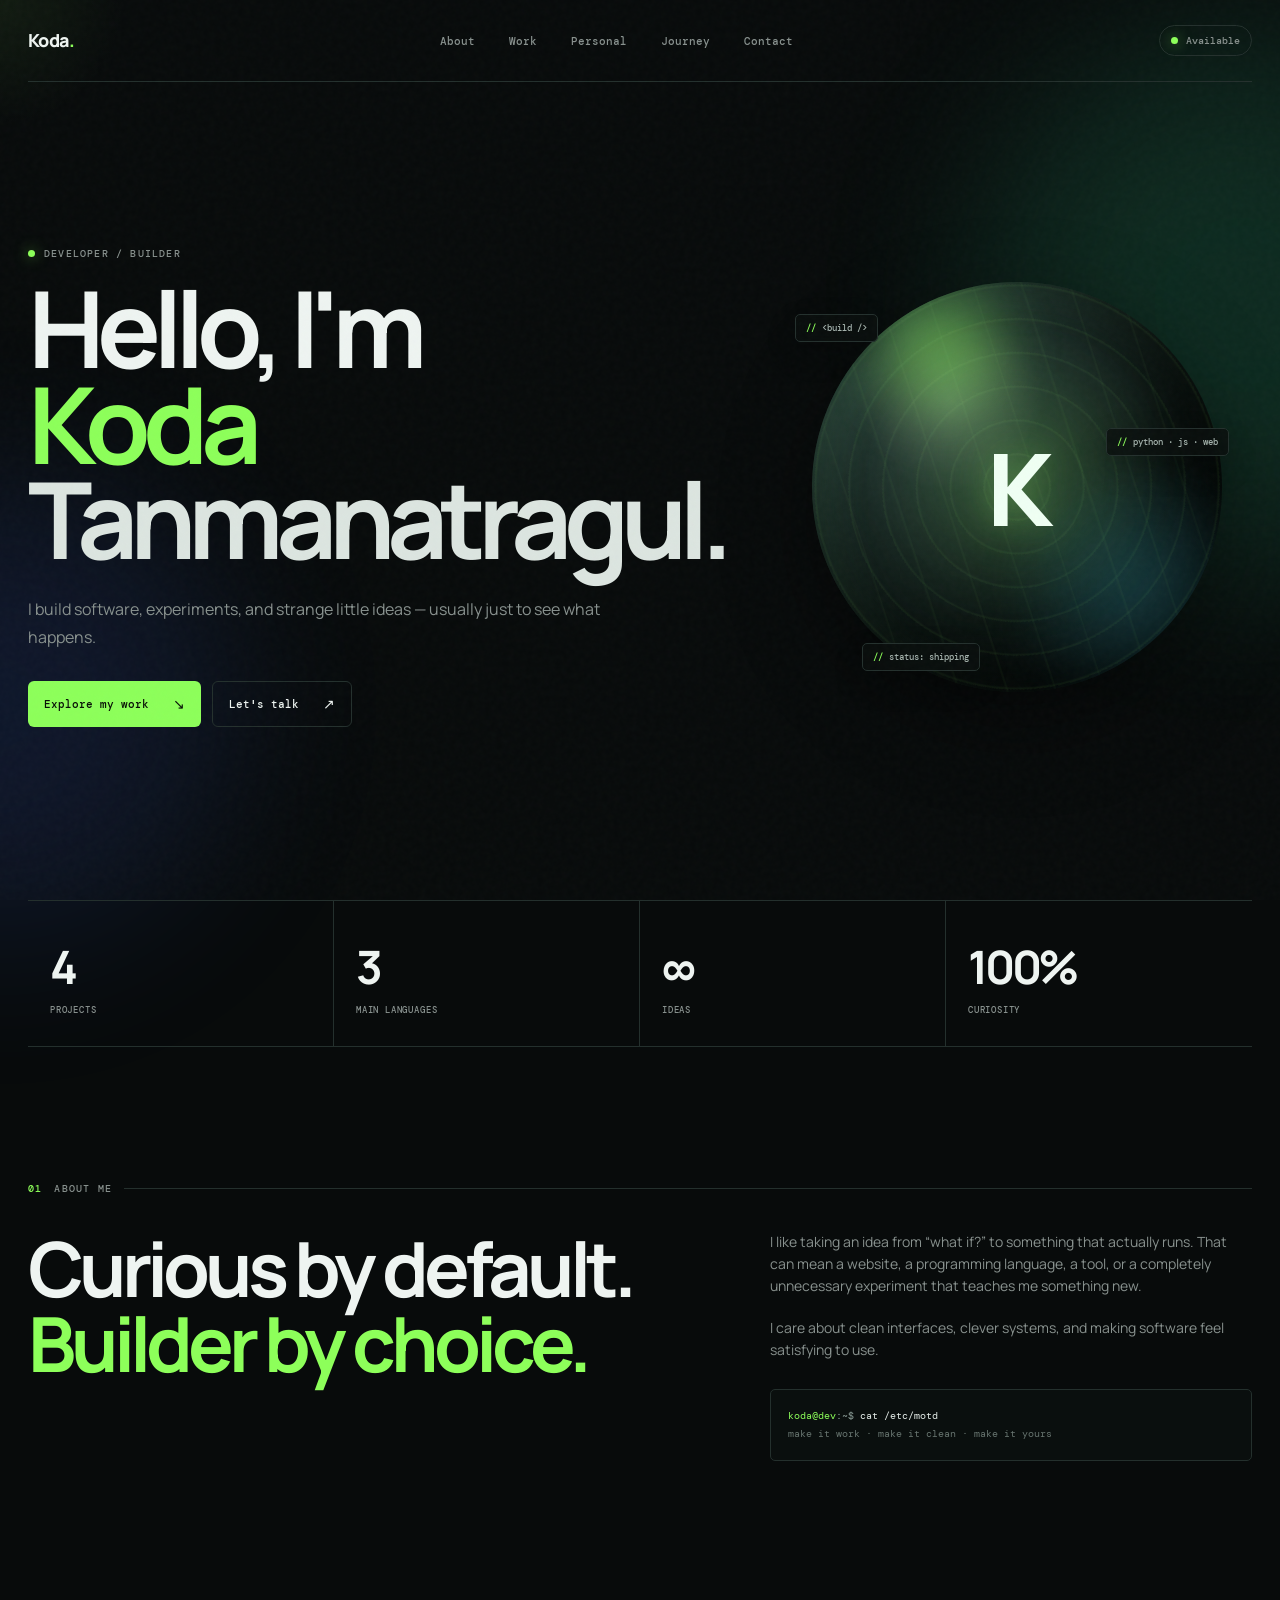
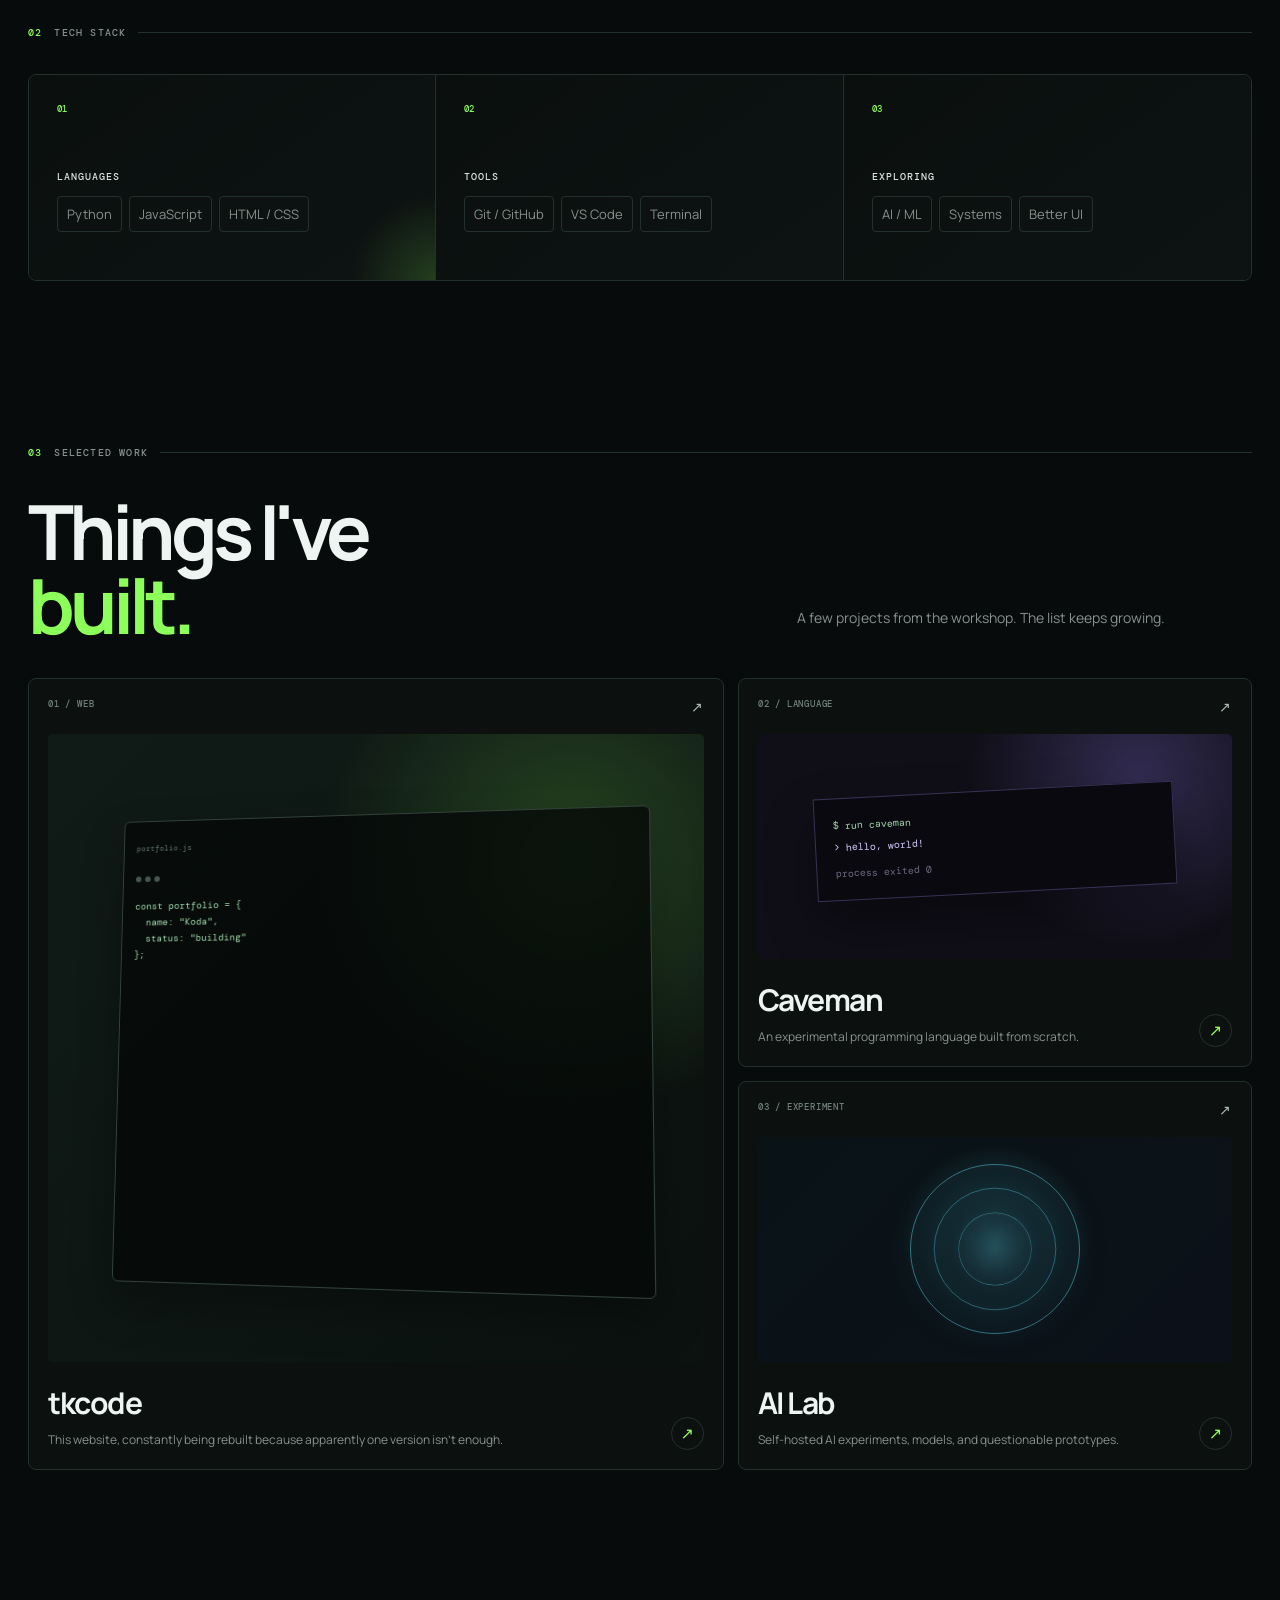
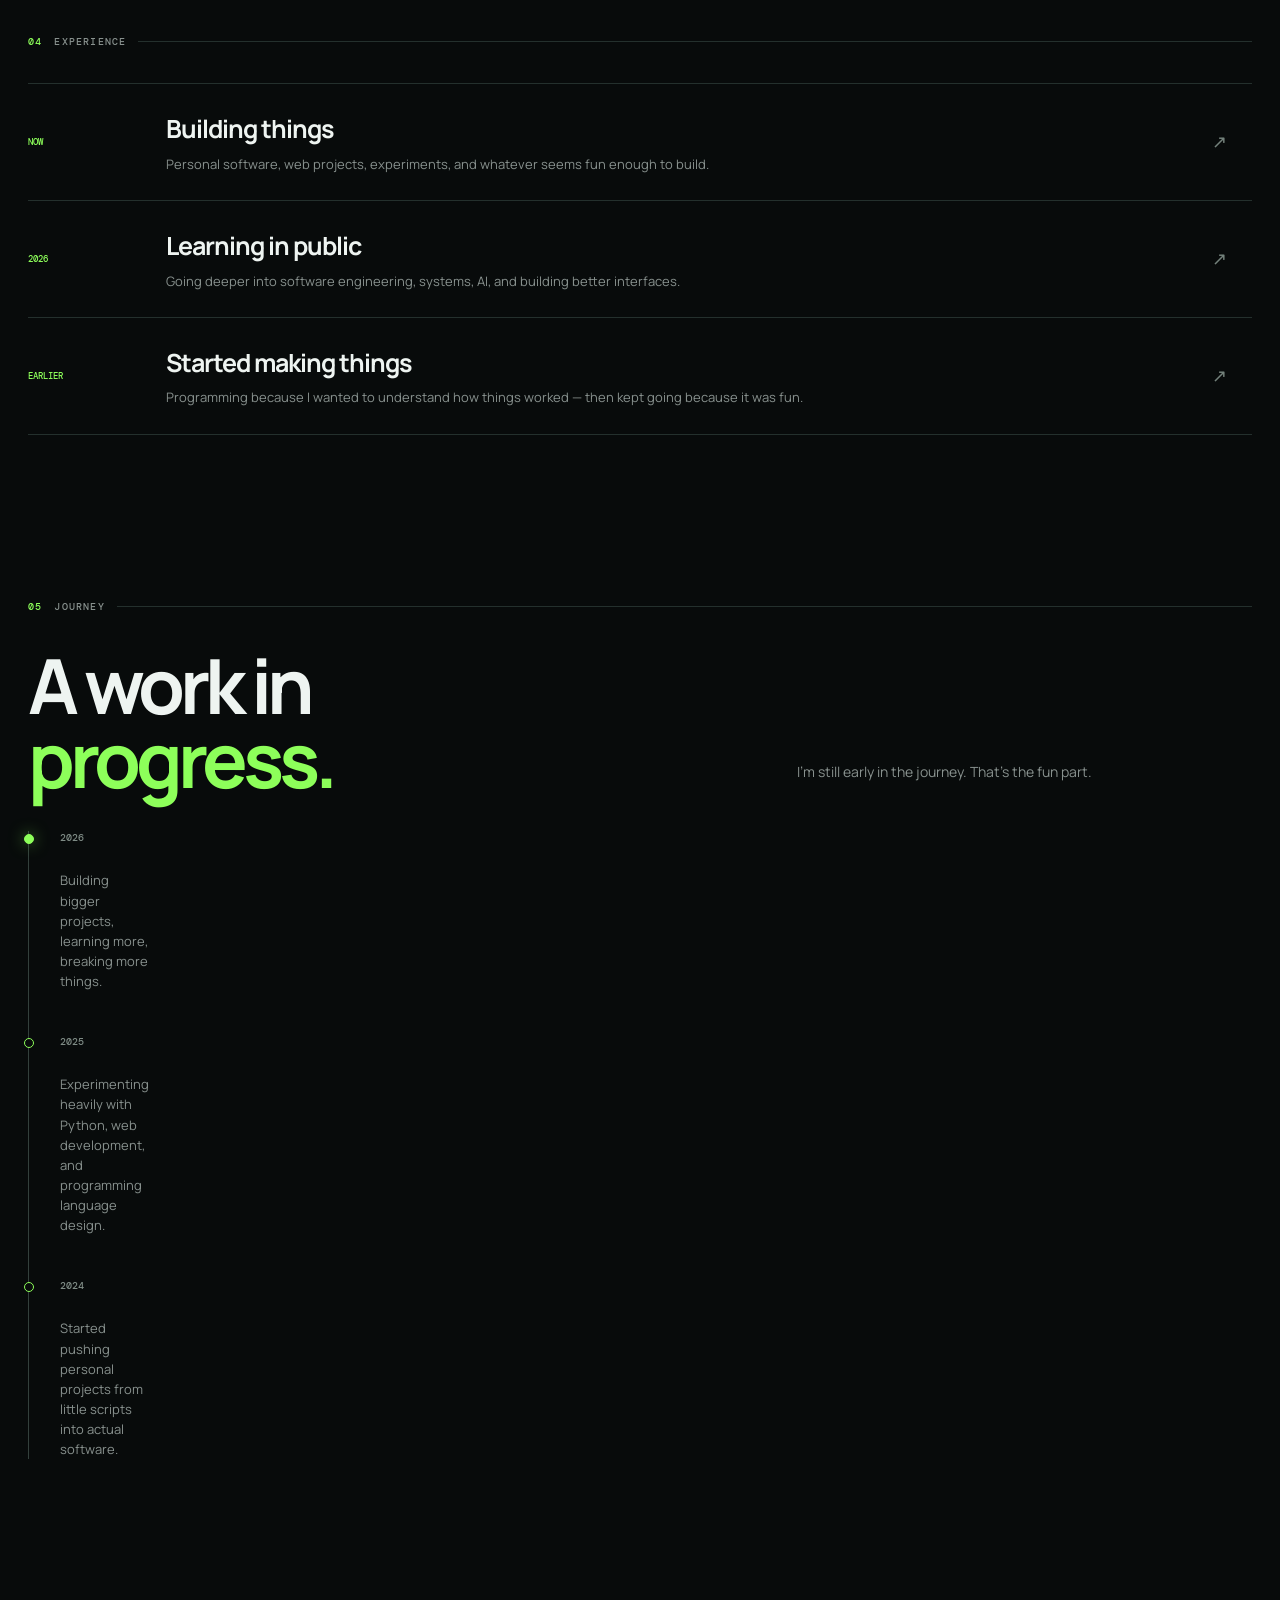
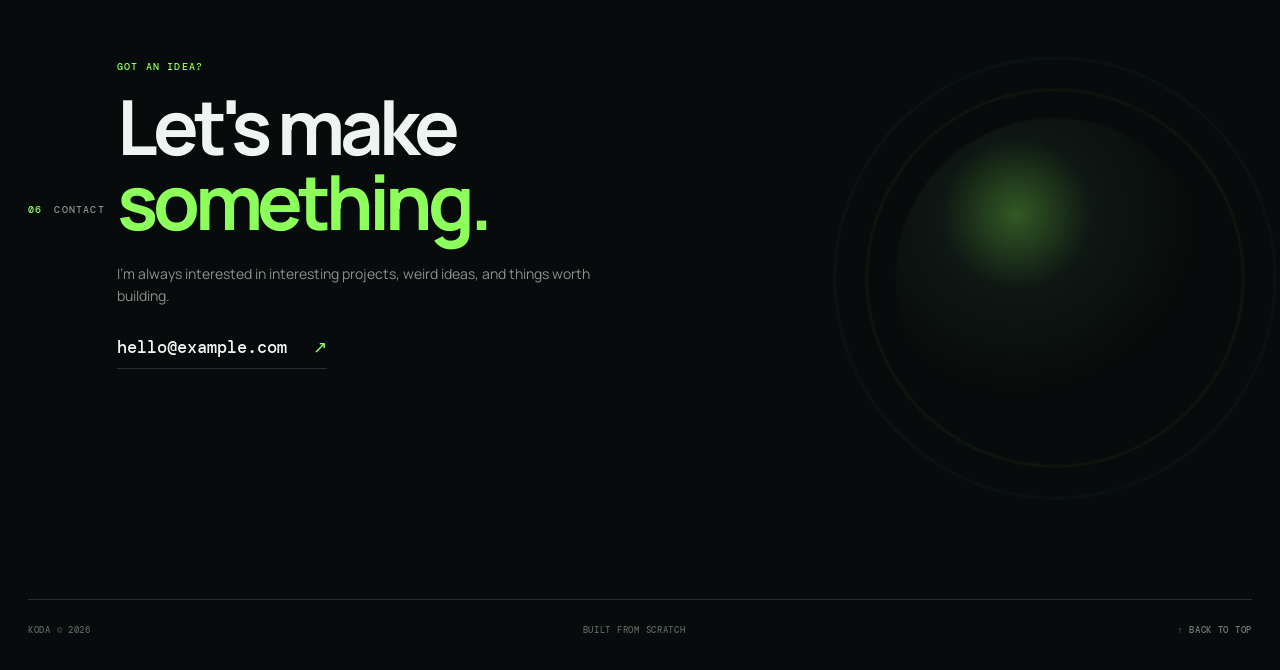
==== index.html @ d932275a "Add Personal page navigation" ====
<!doctype html>
<html lang="en">
<head>
  <meta charset="utf-8">
  <meta name="viewport" content="width=device-width,initial-scale=1">
  <meta name="theme-color" content="#080d0d">
  <meta name="description" content="Koda — developer, builder, and creator.">
  <title>Koda — Developer</title>
  <link rel="preconnect" href="https://fonts.googleapis.com">
  <link rel="preconnect" href="https://fonts.gstatic.com" crossorigin>
  <link href="https://fonts.googleapis.com/css2?family=DM+Mono:wght@400;500&family=Manrope:wght@400;500;600;700;800&display=swap" rel="stylesheet">
  <link rel="stylesheet" href="style.css">
</head>
<body>
<div class="noise"></div><div class="cursor-glow"></div><div class="ambient ambient-a"></div><div class="ambient ambient-b"></div>
<header class="site-header"><a class="brand" href="#top">Koda<span>.</span></a><nav class="nav"><a href="#about">About</a><a href="#work">Work</a><a href="personal.html">Personal</a><a href="#journey">Journey</a><a href="#contact">Contact</a></nav><a class="availability" href="#contact"><span></span> Available</a></header>
<main id="top">
<section class="hero section-pad"><div class="hero-copy reveal"><div class="kicker"><span class="pulse"></span> Developer / Builder</div><h1>Hello, I'm<br><span>Koda</span><br><i>Tanmanatragul.</i></h1><p class="hero-sub">I build software, experiments, and strange little ideas — usually just to see what happens.</p><div class="hero-actions"><a class="btn btn-fill magnetic" href="#work">Explore my work <b>↘</b></a><a class="btn btn-ghost magnetic" href="#contact">Let's talk <b>↗</b></a></div></div><div class="hero-visual reveal reveal-delay-2"><div class="orbit orbit-one"></div><div class="orbit orbit-two"></div><div class="hero-sphere"><div class="sphere-glow"></div><div class="sphere-grid"></div><div class="sphere-core">K</div></div><div class="floating-code code-a">&lt;build /&gt;</div><div class="floating-code code-b">python · js · web</div><div class="floating-code code-c">status: shipping</div></div></section>
<section class="stats section-pad compact-pad reveal"><div class="stat"><strong data-count="4">0</strong><span>projects</span></div><div class="stat"><strong data-count="3">0</strong><span>main languages</span></div><div class="stat"><strong data-text="∞">∞</strong><span>ideas</span></div><div class="stat"><strong data-count="100" data-suffix="%">0%</strong><span>curiosity</span></div></section>
<section id="about" class="section-pad section-block reveal"><div class="section-label"><span>01</span> About me <i></i></div><div class="about-grid"><div class="about-lead"><h2>Curious by default.<br><span>Builder by choice.</span></h2></div><div class="about-copy"><p>I like taking an idea from “what if?” to something that actually runs. That can mean a website, a programming language, a tool, or a completely unnecessary experiment that teaches me something new.</p><p>I care about clean interfaces, clever systems, and making software feel satisfying to use.</p><div class="mono-note"><span>koda@dev</span>:~$ <b>cat /etc/motd</b><br><em>make it work · make it clean · make it yours</em></div></div></div></section>
<section class="section-pad section-block reveal"><div class="section-label"><span>02</span> Tech stack <i></i></div><div class="stack-panel"><div class="stack-card featured-stack"><div class="stack-number">01</div><div class="stack-title">Languages</div><div class="stack-list"><span>Python</span><span>JavaScript</span><span>HTML / CSS</span></div></div><div class="stack-card"><div class="stack-number">02</div><div class="stack-title">Tools</div><div class="stack-list"><span>Git / GitHub</span><span>VS Code</span><span>Terminal</span></div></div><div class="stack-card"><div class="stack-number">03</div><div class="stack-title">Exploring</div><div class="stack-list"><span>AI / ML</span><span>Systems</span><span>Better UI</span></div></div></div></section>
<section id="work" class="section-pad section-block reveal"><div class="section-label"><span>03</span> Selected work <i></i></div><div class="projects-heading"><h2>Things I've<br><span>built.</span></h2><p>A few projects from the workshop. The list keeps growing.</p></div><div class="projects-grid"><a class="project project-main" href="https://github.com/CoderKoda/tkcode" target="_blank" rel="noreferrer"><div class="project-top"><span>01 / WEB</span><b>↗</b></div><div class="project-art art-green"><div class="art-window"><span></span><span></span><span></span><pre>const portfolio = {
  name: "Koda",
  status: "building"
};</pre></div></div><div class="project-bottom"><div><h3>tkcode</h3><p>This website, constantly being rebuilt because apparently one version isn't enough.</p></div><span class="arrow-circle">↗</span></div></a><a class="project project-side" href="#" data-placeholder><div class="project-top"><span>02 / LANGUAGE</span><b>↗</b></div><div class="project-art art-purple"><div class="terminal-art"><div>$ run caveman</div><div>&gt; hello, world!</div><div class="dim">process exited 0</div></div></div><div class="project-bottom"><div><h3>Caveman</h3><p>An experimental programming language built from scratch.</p></div><span class="arrow-circle">↗</span></div></a><a class="project project-side" href="#" data-placeholder><div class="project-top"><span>03 / EXPERIMENT</span><b>↗</b></div><div class="project-art art-blue"><div class="orb-stack"><span></span><span></span><span></span></div></div><div class="project-bottom"><div><h3>AI Lab</h3><p>Self-hosted AI experiments, models, and questionable prototypes.</p></div><span class="arrow-circle">↗</span></div></a></div></section>
<section class="section-pad section-block reveal"><div class="section-label"><span>04</span> Experience <i></i></div><div class="experience-list"><article class="experience-item"><span class="experience-year">NOW</span><div><h3>Building things</h3><p>Personal software, web projects, experiments, and whatever seems fun enough to build.</p></div><span class="experience-mark">↗</span></article><article class="experience-item"><span class="experience-year">2026</span><div><h3>Learning in public</h3><p>Going deeper into software engineering, systems, AI, and building better interfaces.</p></div><span class="experience-mark">↗</span></article><article class="experience-item"><span class="experience-year">EARLIER</span><div><h3>Started making things</h3><p>Programming because I wanted to understand how things worked — then kept going because it was fun.</p></div><span class="experience-mark">↗</span></article></div></section>
<section id="journey" class="section-pad section-block journey reveal"><div class="section-label"><span>05</span> Journey <i></i></div><div class="journey-heading"><h2>A work in<br><span>progress.</span></h2><p>I'm still early in the journey. That's the fun part.</p></div><div class="timeline"><div class="timeline-item active"><span>2026</span><div class="timeline-line"></div><p>Building bigger projects, learning more, breaking more things.</p></div><div class="timeline-item"><span>2025</span><div class="timeline-line"></div><p>Experimenting heavily with Python, web development, and programming language design.</p></div><div class="timeline-item"><span>2024</span><div class="timeline-line"></div><p>Started pushing personal projects from little scripts into actual software.</p></div></div></section>
<section id="contact" class="section-pad contact reveal"><div class="contact-orb"></div><div class="section-label"><span>06</span> Contact <i></i></div><div class="contact-content"><p class="kicker">Got an idea?</p><h2>Let's make<br><span>something.</span></h2><p class="contact-copy">I'm always interested in interesting projects, weird ideas, and things worth building.</p><a class="email-link magnetic" href="mailto:hello@example.com">hello@example.com <span>↗</span></a></div></section>
</main>
<footer class="footer"><span>Koda © 2026</span><span>Built from scratch</span><a href="#top">↑ back to top</a></footer>
<script src="script.js"></script>
</body>
</html>
---- style.css ----
:root{--bg:#080b0b;--panel:#0d1211;--panel-soft:#111817;--line:#24302d;--text:#eef4f1;--muted:#88918e;--green:#8dff5a;--green2:#48e6a1;--cyan:#62e6ff;--purple:#9a84ff;--blue:#67a6ff;--max:1240px;--mono:'DM Mono',monospace;--sans:'Manrope',system-ui,sans-serif}*{box-sizing:border-box}html{scroll-behavior:smooth}body{margin:0;background:var(--bg);color:var(--text);font-family:var(--sans);line-height:1.55;overflow-x:hidden}a{color:inherit}.noise{position:fixed;inset:0;z-index:100;pointer-events:none;opacity:.025;background-image:url("data:image/svg+xml,%3Csvg viewBox='0 0 180 180' xmlns='http://www.w3.org/2000/svg'%3E%3Cfilter id='n'%3E%3CfeTurbulence type='fractalNoise' baseFrequency='.85' numOctaves='3' stitchTiles='stitch'/%3E%3C/filter%3E%3Crect width='100%25' height='100%25' filter='url(%23n)'/%3E%3C/svg%3E")}.cursor-glow{position:fixed;width:260px;height:260px;border-radius:50%;pointer-events:none;z-index:-1;transform:translate(-50%,-50%);background:radial-gradient(circle,rgba(141,255,90,.07),transparent 68%);mix-blend-mode:screen}.ambient{position:fixed;pointer-events:none;filter:blur(90px);opacity:.13;border-radius:50%;z-index:-2}.ambient-a{width:42vw;height:42vw;right:-18vw;top:4vh;background:#3dffb1}.ambient-b{width:36vw;height:36vw;left:-18vw;top:53vh;background:#436dff}.site-header{position:relative;width:min(var(--max),calc(100% - 56px));height:82px;margin:0 auto;display:flex;align-items:center;justify-content:space-between;border-bottom:1px solid var(--line);z-index:5}.brand{font-size:18px;font-weight:800;text-decoration:none;letter-spacing:-.04em}.brand span{color:var(--green)}.nav{display:flex;gap:34px}.nav a{font:500 11px var(--mono);color:var(--muted);text-decoration:none;transition:color .2s,transform .2s}.nav a:hover{color:var(--green);transform:translateY(-1px)}.availability{font:500 10px var(--mono);text-decoration:none;color:var(--muted);display:flex;align-items:center;gap:8px;border:1px solid var(--line);padding:8px 11px;border-radius:999px;transition:border-color .2s,background .2s}.availability:hover{border-color:#3b4a46;background:#0e1513}.availability span,.pulse{width:7px;height:7px;border-radius:50%;display:inline-block;background:var(--green);box-shadow:0 0 14px rgba(141,255,90,.6)}.section-pad{width:min(var(--max),calc(100% - 56px));margin:0 auto}.hero{min-height:calc(100vh - 82px);display:grid;grid-template-columns:1.03fr .97fr;gap:70px;align-items:center;padding:92px 0 100px}.kicker{display:flex;align-items:center;gap:9px;color:var(--muted);font:500 10px var(--mono);text-transform:uppercase;letter-spacing:.12em}.hero h1{font-size:clamp(58px,8.3vw,112px);line-height:.9;letter-spacing:-.075em;margin:20px 0 28px;font-weight:700}.hero h1 span,.hero h1 i,.about-lead h2 span,.projects-heading h2 span,.journey-heading h2 span,.contact-content h2 span{font-style:normal;color:var(--green)}.hero h1 i{font-style:normal;color:#dce5e0}.hero-sub{max-width:600px;color:var(--muted);font-size:16px;line-height:1.75;margin:0 0 30px}.hero-actions{display:flex;gap:11px;flex-wrap:wrap}.btn{display:inline-flex;align-items:center;gap:24px;text-decoration:none;font:500 11px var(--mono);border-radius:6px;padding:13px 16px;transition:transform .25s,border-color .25s,background .25s}.btn b{font-size:14px;font-weight:400}.btn:hover{transform:translateY(-3px)}.btn-fill{background:var(--green);color:#081006}.btn-fill:hover{box-shadow:0 12px 35px rgba(141,255,90,.12)}.btn-ghost{border:1px solid var(--line);color:var(--text)}.btn-ghost:hover{border-color:#3e4d49;background:#0d1211}.hero-visual{min-height:540px;position:relative;display:grid;place-items:center}.hero-sphere{position:relative;width:min(32vw,420px);height:min(32vw,420px);min-width:280px;min-height:280px;border-radius:50%;overflow:hidden;background:radial-gradient(circle at 34% 29%,#4d5f58 0,#20322d 23%,#0c1512 58%,#070b0a 100%);box-shadow:inset -30px -22px 70px rgba(0,0,0,.75),inset 18px 16px 42px rgba(144,255,188,.12),0 30px 90px rgba(0,0,0,.45);animation:float 7s ease-in-out infinite}.hero-sphere:before{content:"";position:absolute;inset:-20%;background:radial-gradient(circle at 37% 27%,rgba(141,255,90,.55),transparent 16%),radial-gradient(circle at 70% 67%,rgba(80,229,255,.22),transparent 23%);filter:blur(22px)}.sphere-grid{position:absolute;inset:0;background:repeating-radial-gradient(ellipse at center,transparent 0 25px,rgba(141,255,90,.12) 26px 27px),repeating-linear-gradient(90deg,transparent 0 35px,rgba(141,255,90,.08) 36px 37px);border-radius:50%;transform:rotate(-18deg) scale(1.25);opacity:.42;mix-blend-mode:screen}.sphere-core{position:absolute;inset:0;display:grid;place-items:center;font-size:100px;font-weight:800;letter-spacing:-.08em;color:#ecfff0;text-shadow:0 0 35px rgba(141,255,90,.35);mix-blend-mode:screen}.sphere-glow{position:absolute;width:70%;height:70%;left:15%;top:12%;border-radius:50%;background:radial-gradient(circle,rgba(141,255,90,.2),transparent 65%);filter:blur(30px)}.orbit{position:absolute;border:1px solid rgba(141,255,90,.16);border-radius:50%;transform:rotate(-22deg)}.orbit-one{width:75%;height:29%;animation:orbit 12s linear infinite}.orbit-two{width:92%;height:40%;transform:rotate(34deg);border-color:rgba(103,166,255,.12);animation:orbit-rev 17s linear infinite}.floating-code{position:absolute;padding:7px 10px;border:1px solid var(--line);background:rgba(10,15,14,.8);backdrop-filter:blur(10px);border-radius:5px;color:#a5b3ad;font:500 9px var(--mono);box-shadow:0 12px 30px rgba(0,0,0,.2);animation:bob 4s ease-in-out infinite}.floating-code:before{content:'//';color:var(--green);margin-right:6px}.code-a{top:18%;left:0}.code-b{right:2%;top:39%;animation-delay:-1.4s}.code-c{bottom:16%;left:15%;animation-delay:-2.2s}.stats{display:grid;grid-template-columns:repeat(4,1fr);border-top:1px solid var(--line);border-bottom:1px solid var(--line)}.compact-pad{padding:0}.stat{padding:30px 22px;border-right:1px solid var(--line);display:flex;flex-direction:column;gap:2px}.stat:last-child{border-right:0}.stat strong{font-size:46px;letter-spacing:-.07em;font-weight:700}.stat span{font:500 9px var(--mono);color:var(--muted);text-transform:uppercase;letter-spacing:.09em}.section-block{padding:135px 0 30px}.section-label{display:flex;align-items:center;gap:12px;color:var(--muted);font:500 10px var(--mono);text-transform:uppercase;letter-spacing:.12em}.section-label>span:first-child{color:var(--green)}.section-label i{height:1px;background:var(--line);flex:1}.about-grid{display:grid;grid-template-columns:1.15fr .85fr;gap:90px;margin-top:36px}.about-lead h2,.projects-heading h2,.journey-heading h2,.contact-content h2{font-size:clamp(44px,6vw,76px);line-height:.98;letter-spacing:-.065em;margin:0;font-weight:700}.about-copy{max-width:510px;color:var(--muted);font-size:14px}.about-copy p{margin:0 0 21px}.mono-note{margin-top:28px;padding:17px;background:#0a0f0e;border:1px solid var(--line);border-radius:5px;color:#8ea09a;font:10px/1.8 var(--mono)}.mono-note span{color:var(--green)}.mono-note b{color:#e7efeb;font-weight:400}.mono-note em{color:#67746f;font-style:normal}.stack-panel{display:grid;grid-template-columns:repeat(3,1fr);margin-top:35px;border:1px solid var(--line);border-radius:8px;overflow:hidden}.stack-card{padding:28px;border-right:1px solid var(--line);min-height:205px;position:relative;overflow:hidden;background:linear-gradient(145deg,#0b100f,#0d1312);transition:background .25s,transform .25s}.stack-card:last-child{border-right:0}.stack-card:hover{background:#101715;transform:translateY(-2px)}.featured-stack:before{content:"";position:absolute;width:180px;height:180px;right:-90px;bottom:-90px;border-radius:50%;background:radial-gradient(circle,rgba(141,255,90,.18),transparent 66%)}.stack-number{font:500 9px var(--mono);color:var(--green);margin-bottom:55px}.stack-title{font:500 10px var(--mono);text-transform:uppercase;letter-spacing:.1em;color:#dce4e0;margin-bottom:13px}.stack-list{display:flex;flex-wrap:wrap;gap:7px}.stack-list span{font-size:13px;color:var(--muted);padding:7px 9px;border:1px solid var(--line);border-radius:4px}.projects-heading,.journey-heading{display:grid;grid-template-columns:1fr .65fr;gap:70px;align-items:end;margin:35px 0}.projects-heading p,.journey-heading p{color:var(--muted);font-size:14px;max-width:370px}.projects-grid{display:grid;grid-template-columns:1.15fr .85fr;gap:14px}.project{display:flex;flex-direction:column;text-decoration:none;padding:19px;background:#0c1110;border:1px solid var(--line);border-radius:8px;min-height:500px;overflow:hidden;transition:transform .35s,border-color .35s,box-shadow .35s}.project:hover{transform:translateY(-7px);border-color:#40534d;box-shadow:0 25px 70px rgba(0,0,0,.2)}.project-main{grid-row:span 2}.project-side{min-height:243px}.project-top{display:flex;justify-content:space-between;color:#71807a;font:500 9px var(--mono);text-transform:uppercase;letter-spacing:.09em}.project-top b{color:#b1beb8;font-weight:400;font-size:14px}.project-art{position:relative;flex:1;min-height:225px;margin:18px 0;border-radius:5px;overflow:hidden}.art-green{background:radial-gradient(circle at 80% 20%,rgba(141,255,90,.2),transparent 35%),linear-gradient(135deg,#101b17,#0b120f)}.art-purple{background:radial-gradient(circle at 80% 20%,rgba(154,132,255,.25),transparent 40%),#100f18}.art-blue{background:radial-gradient(circle at 50% 45%,rgba(98,230,255,.18),transparent 35%),linear-gradient(135deg,#091316,#0c1119)}.art-window{position:absolute;inset:12% 9%;padding:13px;background:rgba(5,9,8,.8);border:1px solid #33423c;border-radius:6px;box-shadow:0 20px 45px rgba(0,0,0,.3);transform:perspective(900px) rotateY(-7deg) rotateX(4deg);transition:transform .5s}.project:hover .art-window{transform:perspective(900px) rotateY(0) rotateX(0) scale(1.025)}.art-window>span{display:inline-block;width:6px;height:6px;border-radius:50%;background:#47574f;margin-right:4px}.art-window:before{content:'portfolio.js';display:block;margin:10px 0 13px;color:#67766f;font:8px var(--mono)}.art-window pre,.terminal-art{font:10px/1.7 var(--mono);color:#9fd9ab}.terminal-art{position:absolute;left:12%;right:12%;top:25%;padding:18px;border:1px solid #3a3156;background:#0a0910;box-shadow:0 25px 50px rgba(0,0,0,.4);transform:rotate(-3deg);transition:transform .5s}.project:hover .terminal-art{transform:rotate(0) translateY(-4px)}.terminal-art div:nth-child(2){color:#d5caFF;margin-top:5px}.terminal-art .dim{color:#6f697e;margin-top:9px}.orb-stack{position:absolute;width:170px;height:170px;left:50%;top:50%;transform:translate(-50%,-50%)}.orb-stack span{position:absolute;inset:0;border:1px solid rgba(98,230,255,.45);border-radius:50%;box-shadow:inset 0 0 40px rgba(98,230,255,.07),0 0 40px rgba(98,230,255,.05)}.orb-stack span:nth-child(2){transform:scale(.72) rotate(45deg)}.orb-stack span:nth-child(3){transform:scale(.43) rotate(90deg);background:radial-gradient(circle,rgba(98,230,255,.15),transparent 66%)}.project-bottom{display:flex;justify-content:space-between;gap:18px;align-items:flex-end}.project-bottom h3{font-size:30px;letter-spacing:-.05em;margin:0 0 5px}.project-bottom p{color:var(--muted);font-size:12px;max-width:500px;margin:0}.arrow-circle{flex:0 0 auto;width:33px;height:33px;border:1px solid var(--line);border-radius:50%;display:grid;place-items:center;color:var(--green);transition:transform .3s,background .3s}.project:hover .arrow-circle{transform:rotate(45deg);background:#152018}.experience-list{margin-top:35px;border-top:1px solid var(--line)}.experience-item{display:grid;grid-template-columns:110px 1fr 40px;gap:28px;align-items:center;padding:26px 0;border-bottom:1px solid var(--line);transition:padding .3s}.experience-item:hover{padding-left:10px}.experience-year{font:500 9px var(--mono);color:var(--green)}.experience-item h3{margin:0 0 5px;font-size:25px;letter-spacing:-.04em}.experience-item p{margin:0;color:var(--muted);font-size:13px;max-width:700px}.experience-mark{font-size:18px;color:#73817b;transition:transform .3s,color .3s}.experience-item:hover .experience-mark{transform:translate(3px,-3px);color:var(--green)}.journey{padding-bottom:90px}.timeline{margin-top:35px;border-left:1px solid #33403c;padding-left:31px}.timeline-item{position:relative;display:grid;grid-template-columns:90px 1fr;gap:26px;padding:0 0 44px}.timeline-item:last-child{padding-bottom:0}.timeline-item:before{content:"";position:absolute;width:8px;height:8px;border-radius:50%;border:1px solid var(--green);background:var(--bg);left:-36px;top:3px}.timeline-item.active:before{background:var(--green);box-shadow:0 0 15px rgba(141,255,90,.5)}.timeline-item>span{font:500 10px var(--mono);color:#7f8c86}.timeline-item p{margin:0;color:var(--muted);font-size:13px;max-width:700px}.contact{position:relative;min-height:650px;padding-bottom:130px;display:flex;align-items:center}.contact-orb{position:absolute;right:3%;top:26%;width:320px;height:320px;border-radius:50%;background:radial-gradient(circle at 38% 30%,rgba(141,255,90,.32),rgba(50,90,65,.16) 25%,transparent 62%);filter:blur(1px);animation:float 8s ease-in-out infinite}.contact-orb:before,.contact-orb:after{content:"";position:absolute;inset:0;border:1px solid rgba(141,255,90,.13);border-radius:50%;transform:scale(1.18) rotate(18deg)}.contact-orb:after{transform:scale(1.38) rotate(-23deg);border-color:rgba(98,230,255,.08)}.contact-content{position:relative;z-index:1}.contact-content .kicker{color:var(--green);margin-bottom:16px}.contact-copy{max-width:500px;color:var(--muted);font-size:14px;margin:25px 0 28px}.email-link{display:inline-flex;align-items:center;gap:26px;text-decoration:none;font:500 17px var(--mono);border-bottom:1px solid var(--line);padding-bottom:10px;transition:gap .3s,border-color .3s}.email-link span{color:var(--green)}.email-link:hover{gap:34px;border-color:#41524c}.footer{width:min(var(--max),calc(100% - 56px));margin:0 auto;padding:24px 0 34px;border-top:1px solid var(--line);display:flex;justify-content:space-between;color:#58645f;font:500 9px var(--mono);text-transform:uppercase;letter-spacing:.08em}.footer a{text-decoration:none;color:#707c77}.reveal{opacity:0;transform:translateY(26px);transition:opacity .8s ease,transform .8s cubic-bezier(.22,1,.36,1)}.reveal.visible{opacity:1;transform:none}.reveal-delay-2{transition-delay:.15s}@keyframes float{0%,100%{transform:translateY(0)}50%{transform:translateY(-12px)}}@keyframes bob{0%,100%{transform:translateY(0)}50%{transform:translateY(-7px)}}@keyframes orbit{to{transform:rotate(338deg)}}@keyframes orbit-rev{to{transform:rotate(-326deg)}}@keyframes blink{50%{opacity:0}}@media(max-width:900px){.nav{gap:18px}.nav a{font-size:10px}.hero{grid-template-columns:1fr;gap:40px;padding:75px 0 85px}.hero-visual{min-height:430px}.hero-sphere{width:330px;height:330px}.projects-grid{grid-template-columns:1fr}.project-main{grid-row:auto}.about-grid,.projects-heading,.journey-heading{grid-template-columns:1fr;gap:25px}.stack-panel{grid-template-columns:1fr}.stack-card{border-right:0;border-bottom:1px solid var(--line)}.stack-card:last-child{border-bottom:0}.contact-orb{opacity:.45;right:-80px}.footer{gap:15px;flex-wrap:wrap}}@media(max-width:650px){.site-header,.section-pad,.footer{width:calc(100% - 32px)}.site-header{height:70px}.nav{display:none}.availability{font-size:9px}.hero{min-height:calc(100vh - 70px);padding:60px 0}.hero h1{font-size:clamp(53px,15vw,78px);margin-top:18px}.hero-sub{font-size:14px}.hero-visual{min-height:350px}.hero-sphere{width:260px;height:260px;min-width:260px;min-height:260px}.sphere-core{font-size:70px}.floating-code{font-size:8px}.code-a{left:-4px}.code-b{right:-4px}.stats{grid-template-columns:1fr 1fr}.stat{padding:22px 16px}.stat:nth-child(2){border-right:0}.stat:nth-child(-n+2){border-bottom:1px solid var(--line)}.stat strong{font-size:34px}.section-block{padding-top:100px}.about-lead h2,.projects-heading h2,.journey-heading h2,.contact-content h2{font-size:44px}.experience-item{grid-template-columns:70px 1fr;gap:16px}.experience-mark{display:none}.timeline{padding-left:22px}.timeline-item{grid-template-columns:1fr;gap:8px;padding-bottom:34px}.timeline-item:before{left:-27px}.contact{min-height:560px}.contact-orb{width:240px;height:240px;top:40%;right:-100px}.email-link{font-size:13px}.footer{font-size:8px}}
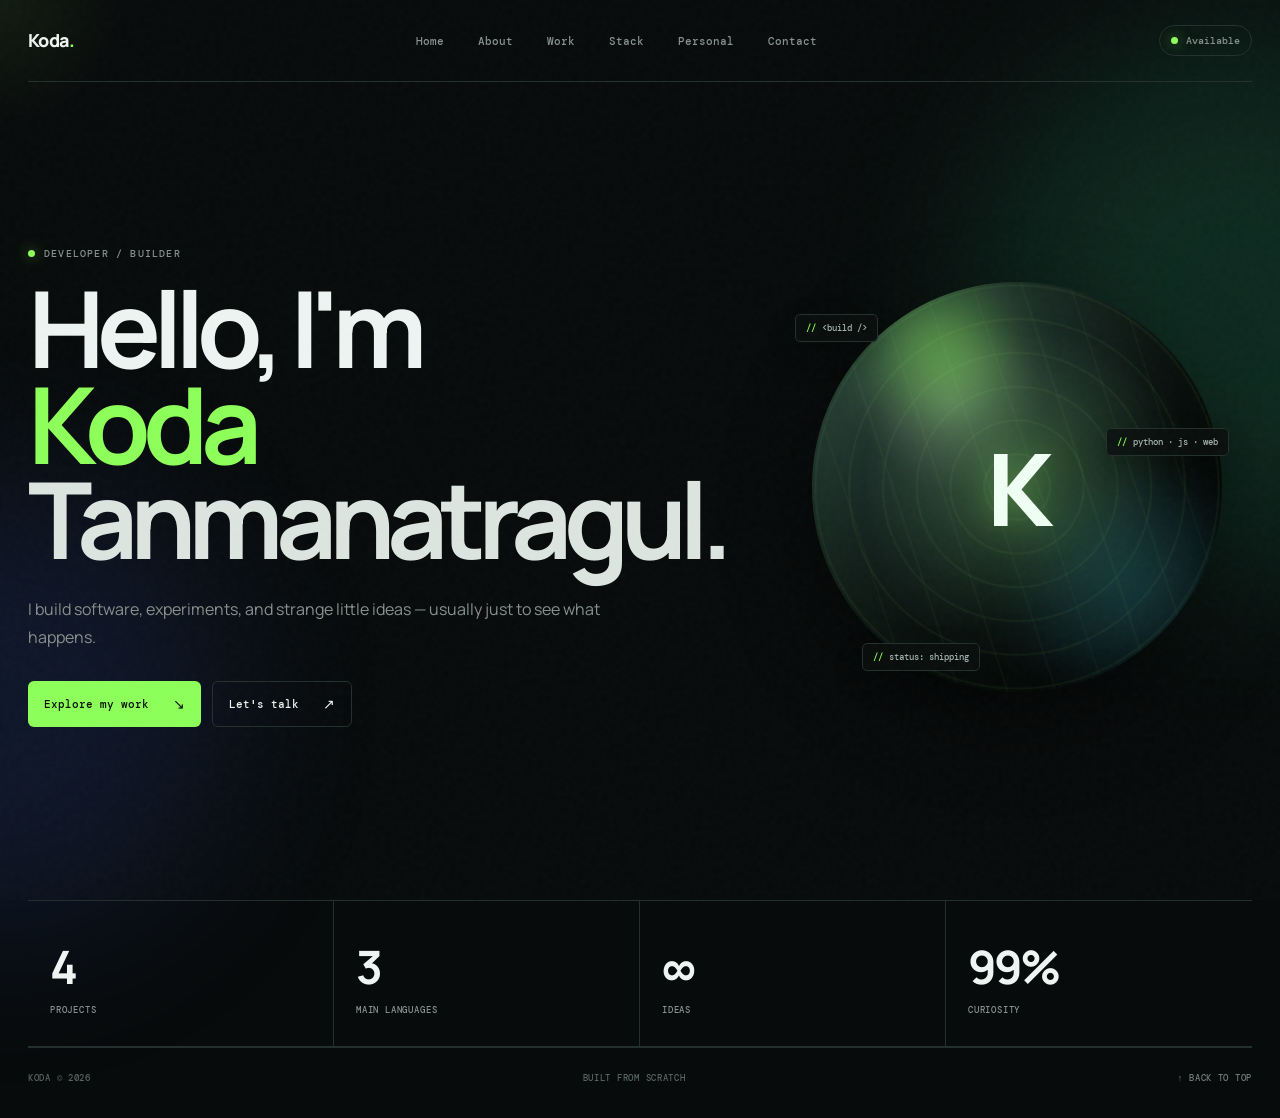
==== commit f8869496: "Make homepage landing page with page-based navigation" ====
--- a/index.html
+++ b/index.html
@@ -1,33 +1,8 @@
 <!doctype html>
 <html lang="en">
-<head>
-  <meta charset="utf-8">
-  <meta name="viewport" content="width=device-width,initial-scale=1">
-  <meta name="theme-color" content="#080d0d">
-  <meta name="description" content="Koda — developer, builder, and creator.">
-  <title>Koda — Developer</title>
-  <link rel="preconnect" href="https://fonts.googleapis.com">
-  <link rel="preconnect" href="https://fonts.gstatic.com" crossorigin>
-  <link href="https://fonts.googleapis.com/css2?family=DM+Mono:wght@400;500&family=Manrope:wght@400;500;600;700;800&display=swap" rel="stylesheet">
-  <link rel="stylesheet" href="style.css">
-</head>
-<body>
-<div class="noise"></div><div class="cursor-glow"></div><div class="ambient ambient-a"></div><div class="ambient ambient-b"></div>
-<header class="site-header"><a class="brand" href="#top">Koda<span>.</span></a><nav class="nav"><a href="#about">About</a><a href="#work">Work</a><a href="personal.html">Personal</a><a href="#journey">Journey</a><a href="#contact">Contact</a></nav><a class="availability" href="#contact"><span></span> Available</a></header>
-<main id="top">
-<section class="hero section-pad"><div class="hero-copy reveal"><div class="kicker"><span class="pulse"></span> Developer / Builder</div><h1>Hello, I'm<br><span>Koda</span><br><i>Tanmanatragul.</i></h1><p class="hero-sub">I build software, experiments, and strange little ideas — usually just to see what happens.</p><div class="hero-actions"><a class="btn btn-fill magnetic" href="#work">Explore my work <b>↘</b></a><a class="btn btn-ghost magnetic" href="#contact">Let's talk <b>↗</b></a></div></div><div class="hero-visual reveal reveal-delay-2"><div class="orbit orbit-one"></div><div class="orbit orbit-two"></div><div class="hero-sphere"><div class="sphere-glow"></div><div class="sphere-grid"></div><div class="sphere-core">K</div></div><div class="floating-code code-a">&lt;build /&gt;</div><div class="floating-code code-b">python · js · web</div><div class="floating-code code-c">status: shipping</div></div></section>
-<section class="stats section-pad compact-pad reveal"><div class="stat"><strong data-count="4">0</strong><span>projects</span></div><div class="stat"><strong data-count="3">0</strong><span>main languages</span></div><div class="stat"><strong data-text="∞">∞</strong><span>ideas</span></div><div class="stat"><strong data-count="100" data-suffix="%">0%</strong><span>curiosity</span></div></section>
-<section id="about" class="section-pad section-block reveal"><div class="section-label"><span>01</span> About me <i></i></div><div class="about-grid"><div class="about-lead"><h2>Curious by default.<br><span>Builder by choice.</span></h2></div><div class="about-copy"><p>I like taking an idea from “what if?” to something that actually runs. That can mean a website, a programming language, a tool, or a completely unnecessary experiment that teaches me something new.</p><p>I care about clean interfaces, clever systems, and making software feel satisfying to use.</p><div class="mono-note"><span>koda@dev</span>:~$ <b>cat /etc/motd</b><br><em>make it work · make it clean · make it yours</em></div></div></div></section>
-<section class="section-pad section-block reveal"><div class="section-label"><span>02</span> Tech stack <i></i></div><div class="stack-panel"><div class="stack-card featured-stack"><div class="stack-number">01</div><div class="stack-title">Languages</div><div class="stack-list"><span>Python</span><span>JavaScript</span><span>HTML / CSS</span></div></div><div class="stack-card"><div class="stack-number">02</div><div class="stack-title">Tools</div><div class="stack-list"><span>Git / GitHub</span><span>VS Code</span><span>Terminal</span></div></div><div class="stack-card"><div class="stack-number">03</div><div class="stack-title">Exploring</div><div class="stack-list"><span>AI / ML</span><span>Systems</span><span>Better UI</span></div></div></div></section>
-<section id="work" class="section-pad section-block reveal"><div class="section-label"><span>03</span> Selected work <i></i></div><div class="projects-heading"><h2>Things I've<br><span>built.</span></h2><p>A few projects from the workshop. The list keeps growing.</p></div><div class="projects-grid"><a class="project project-main" href="https://github.com/CoderKoda/tkcode" target="_blank" rel="noreferrer"><div class="project-top"><span>01 / WEB</span><b>↗</b></div><div class="project-art art-green"><div class="art-window"><span></span><span></span><span></span><pre>const portfolio = {
-  name: "Koda",
-  status: "building"
-};</pre></div></div><div class="project-bottom"><div><h3>tkcode</h3><p>This website, constantly being rebuilt because apparently one version isn't enough.</p></div><span class="arrow-circle">↗</span></div></a><a class="project project-side" href="#" data-placeholder><div class="project-top"><span>02 / LANGUAGE</span><b>↗</b></div><div class="project-art art-purple"><div class="terminal-art"><div>$ run caveman</div><div>&gt; hello, world!</div><div class="dim">process exited 0</div></div></div><div class="project-bottom"><div><h3>Caveman</h3><p>An experimental programming language built from scratch.</p></div><span class="arrow-circle">↗</span></div></a><a class="project project-side" href="#" data-placeholder><div class="project-top"><span>03 / EXPERIMENT</span><b>↗</b></div><div class="project-art art-blue"><div class="orb-stack"><span></span><span></span><span></span></div></div><div class="project-bottom"><div><h3>AI Lab</h3><p>Self-hosted AI experiments, models, and questionable prototypes.</p></div><span class="arrow-circle">↗</span></div></a></div></section>
-<section class="section-pad section-block reveal"><div class="section-label"><span>04</span> Experience <i></i></div><div class="experience-list"><article class="experience-item"><span class="experience-year">NOW</span><div><h3>Building things</h3><p>Personal software, web projects, experiments, and whatever seems fun enough to build.</p></div><span class="experience-mark">↗</span></article><article class="experience-item"><span class="experience-year">2026</span><div><h3>Learning in public</h3><p>Going deeper into software engineering, systems, AI, and building better interfaces.</p></div><span class="experience-mark">↗</span></article><article class="experience-item"><span class="experience-year">EARLIER</span><div><h3>Started making things</h3><p>Programming because I wanted to understand how things worked — then kept going because it was fun.</p></div><span class="experience-mark">↗</span></article></div></section>
-<section id="journey" class="section-pad section-block journey reveal"><div class="section-label"><span>05</span> Journey <i></i></div><div class="journey-heading"><h2>A work in<br><span>progress.</span></h2><p>I'm still early in the journey. That's the fun part.</p></div><div class="timeline"><div class="timeline-item active"><span>2026</span><div class="timeline-line"></div><p>Building bigger projects, learning more, breaking more things.</p></div><div class="timeline-item"><span>2025</span><div class="timeline-line"></div><p>Experimenting heavily with Python, web development, and programming language design.</p></div><div class="timeline-item"><span>2024</span><div class="timeline-line"></div><p>Started pushing personal projects from little scripts into actual software.</p></div></div></section>
-<section id="contact" class="section-pad contact reveal"><div class="contact-orb"></div><div class="section-label"><span>06</span> Contact <i></i></div><div class="contact-content"><p class="kicker">Got an idea?</p><h2>Let's make<br><span>something.</span></h2><p class="contact-copy">I'm always interested in interesting projects, weird ideas, and things worth building.</p><a class="email-link magnetic" href="mailto:hello@example.com">hello@example.com <span>↗</span></a></div></section>
-</main>
-<footer class="footer"><span>Koda © 2026</span><span>Built from scratch</span><a href="#top">↑ back to top</a></footer>
-<script src="script.js"></script>
-</body>
-</html>
+<head><meta charset="utf-8"><meta name="viewport" content="width=device-width,initial-scale=1"><meta name="theme-color" content="#080d0d"><meta name="description" content="Koda — developer, builder, and creator."><title>Koda — Developer</title><link rel="preconnect" href="https://fonts.googleapis.com"><link rel="preconnect" href="https://fonts.gstatic.com" crossorigin><link href="https://fonts.googleapis.com/css2?family=DM+Mono:wght@400;500&family=Manrope:wght@400;500;600;700;800&display=swap" rel="stylesheet"><link rel="stylesheet" href="style.css"></head>
+<body><div class="noise"></div><div class="cursor-glow"></div><div class="ambient ambient-a"></div><div class="ambient ambient-b"></div>
+<header class="site-header"><a class="brand" href="index.html">Koda<span>.</span></a><nav class="nav"><a class="active" href="index.html">Home</a><a href="about.html">About</a><a href="work.html">Work</a><a href="stack.html">Stack</a><a href="personal.html">Personal</a><a href="contact.html">Contact</a></nav><a class="availability" href="contact.html"><span></span> Available</a></header>
+<main id="top"><section class="hero section-pad"><div class="hero-copy reveal"><div class="kicker"><span class="pulse"></span> Developer / Builder</div><h1>Hello, I'm<br><span>Koda</span><br><i>Tanmanatragul.</i></h1><p class="hero-sub">I build software, experiments, and strange little ideas — usually just to see what happens.</p><div class="hero-actions"><a class="btn btn-fill magnetic" href="work.html">Explore my work <b>↘</b></a><a class="btn btn-ghost magnetic" href="contact.html">Let's talk <b>↗</b></a></div></div><div class="hero-visual reveal reveal-delay-2"><div class="orbit orbit-one"></div><div class="orbit orbit-two"></div><div class="hero-sphere"><div class="sphere-glow"></div><div class="sphere-grid"></div><div class="sphere-core">K</div></div><div class="floating-code code-a">&lt;build /&gt;</div><div class="floating-code code-b">python · js · web</div><div class="floating-code code-c">status: shipping</div></div></section>
+<section class="stats section-pad compact-pad reveal"><div class="stat"><strong data-count="4">0</strong><span>projects</span></div><div class="stat"><strong data-count="3">0</strong><span>main languages</span></div><div class="stat"><strong>∞</strong><span>ideas</span></div><div class="stat"><strong data-count="100" data-suffix="%">0%</strong><span>curiosity</span></div></section></main>
+<footer class="footer"><span>Koda © 2026</span><span>Built from scratch</span><a href="#top">↑ back to top</a></footer><script src="script.js"></script></body></html>
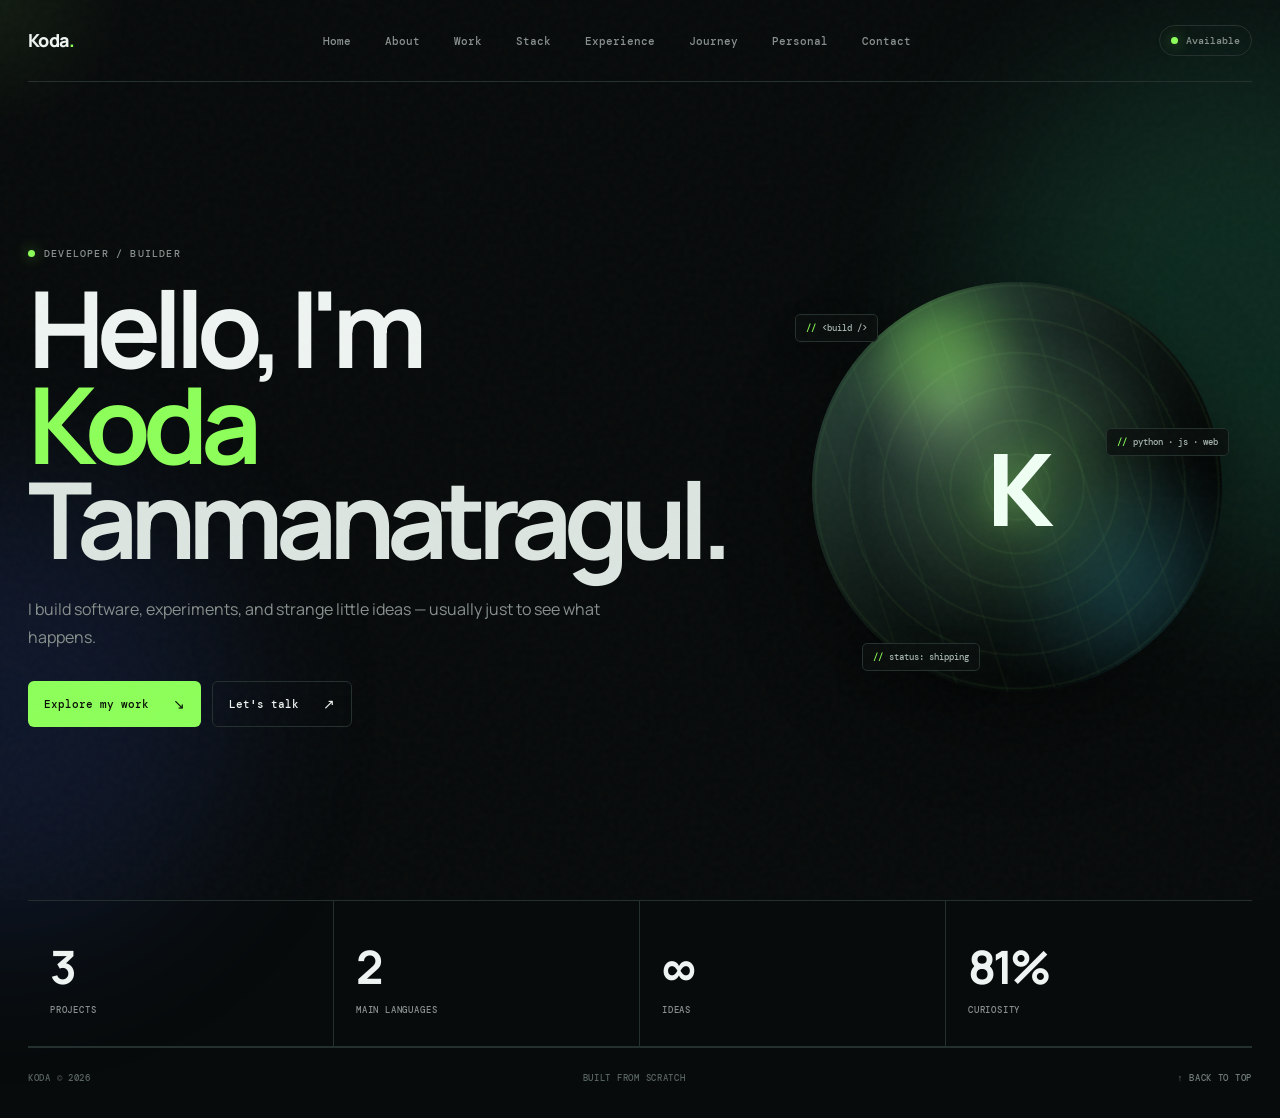
==== commit c8d784e3: "Standardize global navigation on home" ====
--- a/index.html
+++ b/index.html
@@ -2,7 +2,7 @@
 <html lang="en">
 <head><meta charset="utf-8"><meta name="viewport" content="width=device-width,initial-scale=1"><meta name="theme-color" content="#080d0d"><meta name="description" content="Koda — developer, builder, and creator."><title>Koda — Developer</title><link rel="preconnect" href="https://fonts.googleapis.com"><link rel="preconnect" href="https://fonts.gstatic.com" crossorigin><link href="https://fonts.googleapis.com/css2?family=DM+Mono:wght@400;500&family=Manrope:wght@400;500;600;700;800&display=swap" rel="stylesheet"><link rel="stylesheet" href="style.css"></head>
 <body><div class="noise"></div><div class="cursor-glow"></div><div class="ambient ambient-a"></div><div class="ambient ambient-b"></div>
-<header class="site-header"><a class="brand" href="index.html">Koda<span>.</span></a><nav class="nav"><a class="active" href="index.html">Home</a><a href="about.html">About</a><a href="work.html">Work</a><a href="stack.html">Stack</a><a href="personal.html">Personal</a><a href="contact.html">Contact</a></nav><a class="availability" href="contact.html"><span></span> Available</a></header>
+<header class="site-header"><a class="brand" href="index.html">Koda<span>.</span></a><nav class="nav"><a class="active" href="index.html">Home</a><a href="about.html">About</a><a href="work.html">Work</a><a href="stack.html">Stack</a><a href="experience.html">Experience</a><a href="journey.html">Journey</a><a href="personal.html">Personal</a><a href="contact.html">Contact</a></nav><a class="availability" href="contact.html"><span></span> Available</a></header>
 <main id="top"><section class="hero section-pad"><div class="hero-copy reveal"><div class="kicker"><span class="pulse"></span> Developer / Builder</div><h1>Hello, I'm<br><span>Koda</span><br><i>Tanmanatragul.</i></h1><p class="hero-sub">I build software, experiments, and strange little ideas — usually just to see what happens.</p><div class="hero-actions"><a class="btn btn-fill magnetic" href="work.html">Explore my work <b>↘</b></a><a class="btn btn-ghost magnetic" href="contact.html">Let's talk <b>↗</b></a></div></div><div class="hero-visual reveal reveal-delay-2"><div class="orbit orbit-one"></div><div class="orbit orbit-two"></div><div class="hero-sphere"><div class="sphere-glow"></div><div class="sphere-grid"></div><div class="sphere-core">K</div></div><div class="floating-code code-a">&lt;build /&gt;</div><div class="floating-code code-b">python · js · web</div><div class="floating-code code-c">status: shipping</div></div></section>
 <section class="stats section-pad compact-pad reveal"><div class="stat"><strong data-count="4">0</strong><span>projects</span></div><div class="stat"><strong data-count="3">0</strong><span>main languages</span></div><div class="stat"><strong>∞</strong><span>ideas</span></div><div class="stat"><strong data-count="100" data-suffix="%">0%</strong><span>curiosity</span></div></section></main>
 <footer class="footer"><span>Koda © 2026</span><span>Built from scratch</span><a href="#top">↑ back to top</a></footer><script src="script.js"></script></body></html>
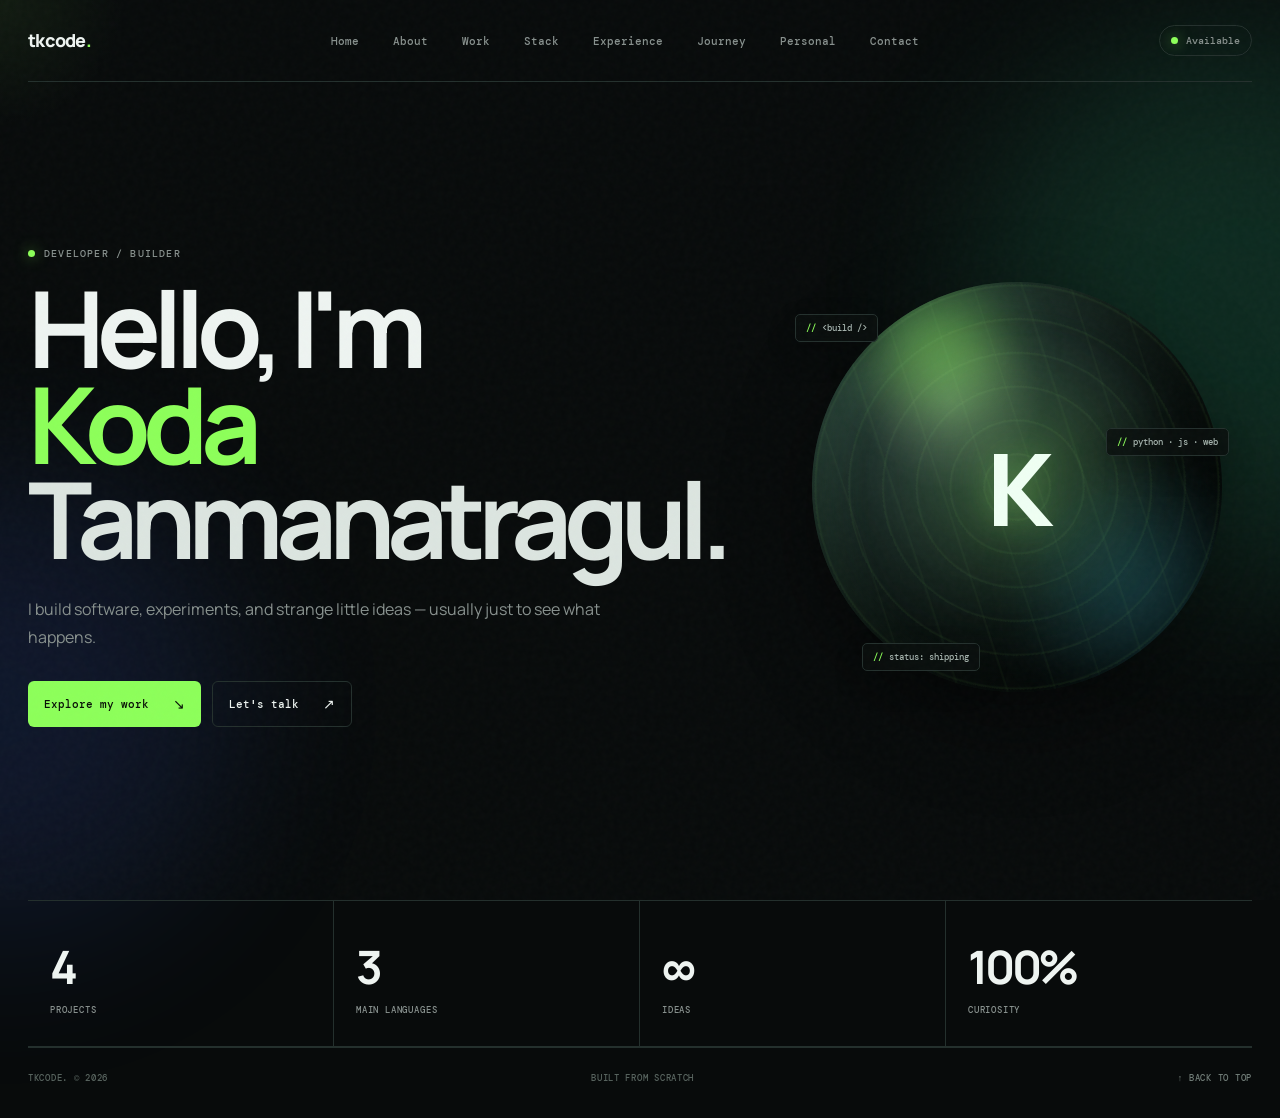
==== commit be63e8ac: "Update site branding to tkcode." ====
--- a/index.html
+++ b/index.html
@@ -2,7 +2,7 @@
 <html lang="en">
 <head><meta charset="utf-8"><meta name="viewport" content="width=device-width,initial-scale=1"><meta name="theme-color" content="#080d0d"><meta name="description" content="Koda — developer, builder, and creator."><title>Koda — Developer</title><link rel="preconnect" href="https://fonts.googleapis.com"><link rel="preconnect" href="https://fonts.gstatic.com" crossorigin><link href="https://fonts.googleapis.com/css2?family=DM+Mono:wght@400;500&family=Manrope:wght@400;500;600;700;800&display=swap" rel="stylesheet"><link rel="stylesheet" href="style.css"></head>
 <body><div class="noise"></div><div class="cursor-glow"></div><div class="ambient ambient-a"></div><div class="ambient ambient-b"></div>
-<header class="site-header"><a class="brand" href="index.html">Koda<span>.</span></a><nav class="nav"><a class="active" href="index.html">Home</a><a href="about.html">About</a><a href="work.html">Work</a><a href="stack.html">Stack</a><a href="experience.html">Experience</a><a href="journey.html">Journey</a><a href="personal.html">Personal</a><a href="contact.html">Contact</a></nav><a class="availability" href="contact.html"><span></span> Available</a></header>
+<header class="site-header"><a class="brand" href="index.html">tkcode<span>.</span></a><nav class="nav"><a class="active" href="index.html">Home</a><a href="about.html">About</a><a href="work.html">Work</a><a href="stack.html">Stack</a><a href="experience.html">Experience</a><a href="journey.html">Journey</a><a href="personal.html">Personal</a><a href="contact.html">Contact</a></nav><a class="availability" href="contact.html"><span></span> Available</a></header>
 <main id="top"><section class="hero section-pad"><div class="hero-copy reveal"><div class="kicker"><span class="pulse"></span> Developer / Builder</div><h1>Hello, I'm<br><span>Koda</span><br><i>Tanmanatragul.</i></h1><p class="hero-sub">I build software, experiments, and strange little ideas — usually just to see what happens.</p><div class="hero-actions"><a class="btn btn-fill magnetic" href="work.html">Explore my work <b>↘</b></a><a class="btn btn-ghost magnetic" href="contact.html">Let's talk <b>↗</b></a></div></div><div class="hero-visual reveal reveal-delay-2"><div class="orbit orbit-one"></div><div class="orbit orbit-two"></div><div class="hero-sphere"><div class="sphere-glow"></div><div class="sphere-grid"></div><div class="sphere-core">K</div></div><div class="floating-code code-a">&lt;build /&gt;</div><div class="floating-code code-b">python · js · web</div><div class="floating-code code-c">status: shipping</div></div></section>
 <section class="stats section-pad compact-pad reveal"><div class="stat"><strong data-count="4">0</strong><span>projects</span></div><div class="stat"><strong data-count="3">0</strong><span>main languages</span></div><div class="stat"><strong>∞</strong><span>ideas</span></div><div class="stat"><strong data-count="100" data-suffix="%">0%</strong><span>curiosity</span></div></section></main>
-<footer class="footer"><span>Koda © 2026</span><span>Built from scratch</span><a href="#top">↑ back to top</a></footer><script src="script.js"></script></body></html>
+<footer class="footer"><span>tkcode. © 2026</span><span>Built from scratch</span><a href="#top">↑ back to top</a></footer><script src="script.js"></script></body></html>
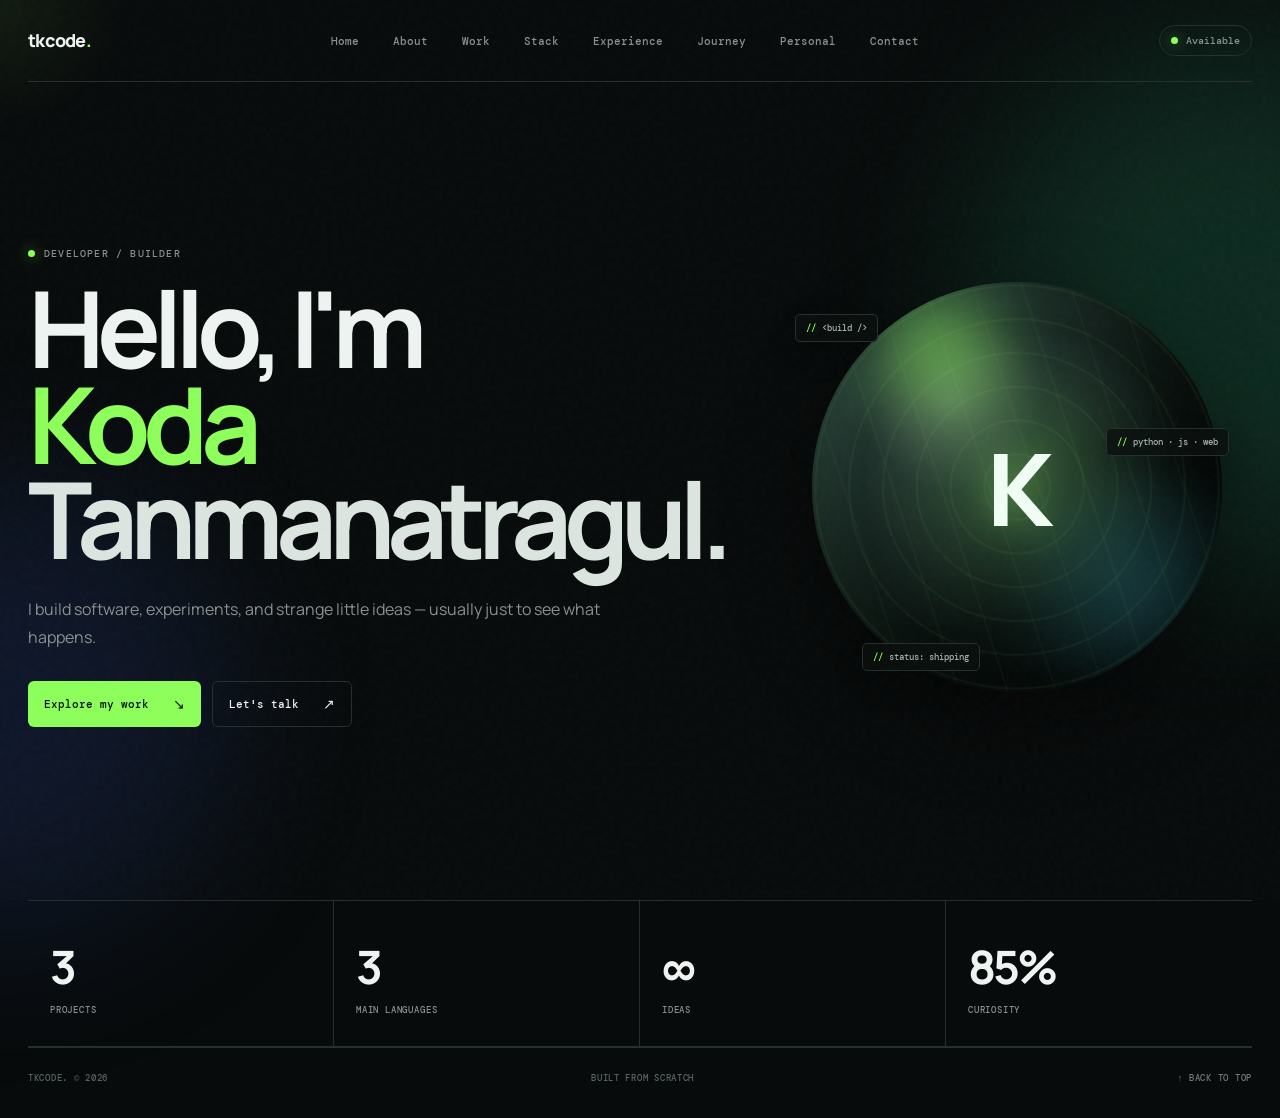
==== commit f6977469: "Format index HTML for readability" ====
--- a/index.html
+++ b/index.html
@@ -1,8 +1,117 @@
 <!doctype html>
 <html lang="en">
-<head><meta charset="utf-8"><meta name="viewport" content="width=device-width,initial-scale=1"><meta name="theme-color" content="#080d0d"><meta name="description" content="Koda — developer, builder, and creator."><title>Koda — Developer</title><link rel="preconnect" href="https://fonts.googleapis.com"><link rel="preconnect" href="https://fonts.gstatic.com" crossorigin><link href="https://fonts.googleapis.com/css2?family=DM+Mono:wght@400;500&family=Manrope:wght@400;500;600;700;800&display=swap" rel="stylesheet"><link rel="stylesheet" href="style.css"></head>
-<body><div class="noise"></div><div class="cursor-glow"></div><div class="ambient ambient-a"></div><div class="ambient ambient-b"></div>
-<header class="site-header"><a class="brand" href="index.html">tkcode<span>.</span></a><nav class="nav"><a class="active" href="index.html">Home</a><a href="about.html">About</a><a href="work.html">Work</a><a href="stack.html">Stack</a><a href="experience.html">Experience</a><a href="journey.html">Journey</a><a href="personal.html">Personal</a><a href="contact.html">Contact</a></nav><a class="availability" href="contact.html"><span></span> Available</a></header>
-<main id="top"><section class="hero section-pad"><div class="hero-copy reveal"><div class="kicker"><span class="pulse"></span> Developer / Builder</div><h1>Hello, I'm<br><span>Koda</span><br><i>Tanmanatragul.</i></h1><p class="hero-sub">I build software, experiments, and strange little ideas — usually just to see what happens.</p><div class="hero-actions"><a class="btn btn-fill magnetic" href="work.html">Explore my work <b>↘</b></a><a class="btn btn-ghost magnetic" href="contact.html">Let's talk <b>↗</b></a></div></div><div class="hero-visual reveal reveal-delay-2"><div class="orbit orbit-one"></div><div class="orbit orbit-two"></div><div class="hero-sphere"><div class="sphere-glow"></div><div class="sphere-grid"></div><div class="sphere-core">K</div></div><div class="floating-code code-a">&lt;build /&gt;</div><div class="floating-code code-b">python · js · web</div><div class="floating-code code-c">status: shipping</div></div></section>
-<section class="stats section-pad compact-pad reveal"><div class="stat"><strong data-count="4">0</strong><span>projects</span></div><div class="stat"><strong data-count="3">0</strong><span>main languages</span></div><div class="stat"><strong>∞</strong><span>ideas</span></div><div class="stat"><strong data-count="100" data-suffix="%">0%</strong><span>curiosity</span></div></section></main>
-<footer class="footer"><span>tkcode. © 2026</span><span>Built from scratch</span><a href="#top">↑ back to top</a></footer><script src="script.js"></script></body></html>
+<head>
+  <meta charset="utf-8">
+  <meta name="viewport" content="width=device-width,initial-scale=1">
+  <meta name="theme-color" content="#080d0d">
+  <meta name="description" content="Koda — developer, builder, and creator.">
+  <title>Koda — Developer</title>
+  <link rel="preconnect" href="https://fonts.googleapis.com">
+  <link rel="preconnect" href="https://fonts.gstatic.com" crossorigin>
+  <link href="https://fonts.googleapis.com/css2?family=DM+Mono:wght@400;500&family=Manrope:wght@400;500;600;700;800&display=swap" rel="stylesheet">
+  <link rel="stylesheet" href="style.css">
+</head>
+<body>
+  <div class="noise"></div>
+  <div class="cursor-glow"></div>
+  <div class="ambient ambient-a"></div>
+  <div class="ambient ambient-b"></div>
+
+  <header class="site-header">
+    <a class="brand" href="index.html">
+      tkcode<span>.</span>
+    </a>
+
+    <nav class="nav">
+      <a class="active" href="index.html">Home</a>
+      <a href="about.html">About</a>
+      <a href="work.html">Work</a>
+      <a href="stack.html">Stack</a>
+      <a href="experience.html">Experience</a>
+      <a href="journey.html">Journey</a>
+      <a href="personal.html">Personal</a>
+      <a href="contact.html">Contact</a>
+    </nav>
+
+    <a class="availability" href="contact.html">
+      <span></span>
+      Available
+    </a>
+  </header>
+
+  <main id="top">
+    <section class="hero section-pad">
+      <div class="hero-copy reveal">
+        <div class="kicker">
+          <span class="pulse"></span>
+          Developer / Builder
+        </div>
+
+        <h1>
+          Hello, I'm<br>
+          <span>Koda</span><br>
+          <i>Tanmanatragul.</i>
+        </h1>
+
+        <p class="hero-sub">
+          I build software, experiments, and strange little ideas — usually just to see what happens.
+        </p>
+
+        <div class="hero-actions">
+          <a class="btn btn-fill magnetic" href="work.html">
+            Explore my work <b>↘</b>
+          </a>
+          <a class="btn btn-ghost magnetic" href="contact.html">
+            Let's talk <b>↗</b>
+          </a>
+        </div>
+      </div>
+
+      <div class="hero-visual reveal reveal-delay-2">
+        <div class="orbit orbit-one"></div>
+        <div class="orbit orbit-two"></div>
+
+        <div class="hero-sphere">
+          <div class="sphere-glow"></div>
+          <div class="sphere-grid"></div>
+          <div class="sphere-core">K</div>
+        </div>
+
+        <div class="floating-code code-a">&lt;build /&gt;</div>
+        <div class="floating-code code-b">python · js · web</div>
+        <div class="floating-code code-c">status: shipping</div>
+      </div>
+    </section>
+
+    <section class="stats section-pad compact-pad reveal">
+      <div class="stat">
+        <strong data-count="4">0</strong>
+        <span>projects</span>
+      </div>
+
+      <div class="stat">
+        <strong data-count="3">0</strong>
+        <span>main languages</span>
+      </div>
+
+      <div class="stat">
+        <strong>∞</strong>
+        <span>ideas</span>
+      </div>
+
+      <div class="stat">
+        <strong data-count="100" data-suffix="%">0%</strong>
+        <span>curiosity</span>
+      </div>
+    </section>
+  </main>
+
+  <footer class="footer">
+    <span>tkcode. © 2026</span>
+    <span>Built from scratch</span>
+    <a href="#top">↑ back to top</a>
+  </footer>
+
+  <script src="script.js"></script>
+</body>
+</html>
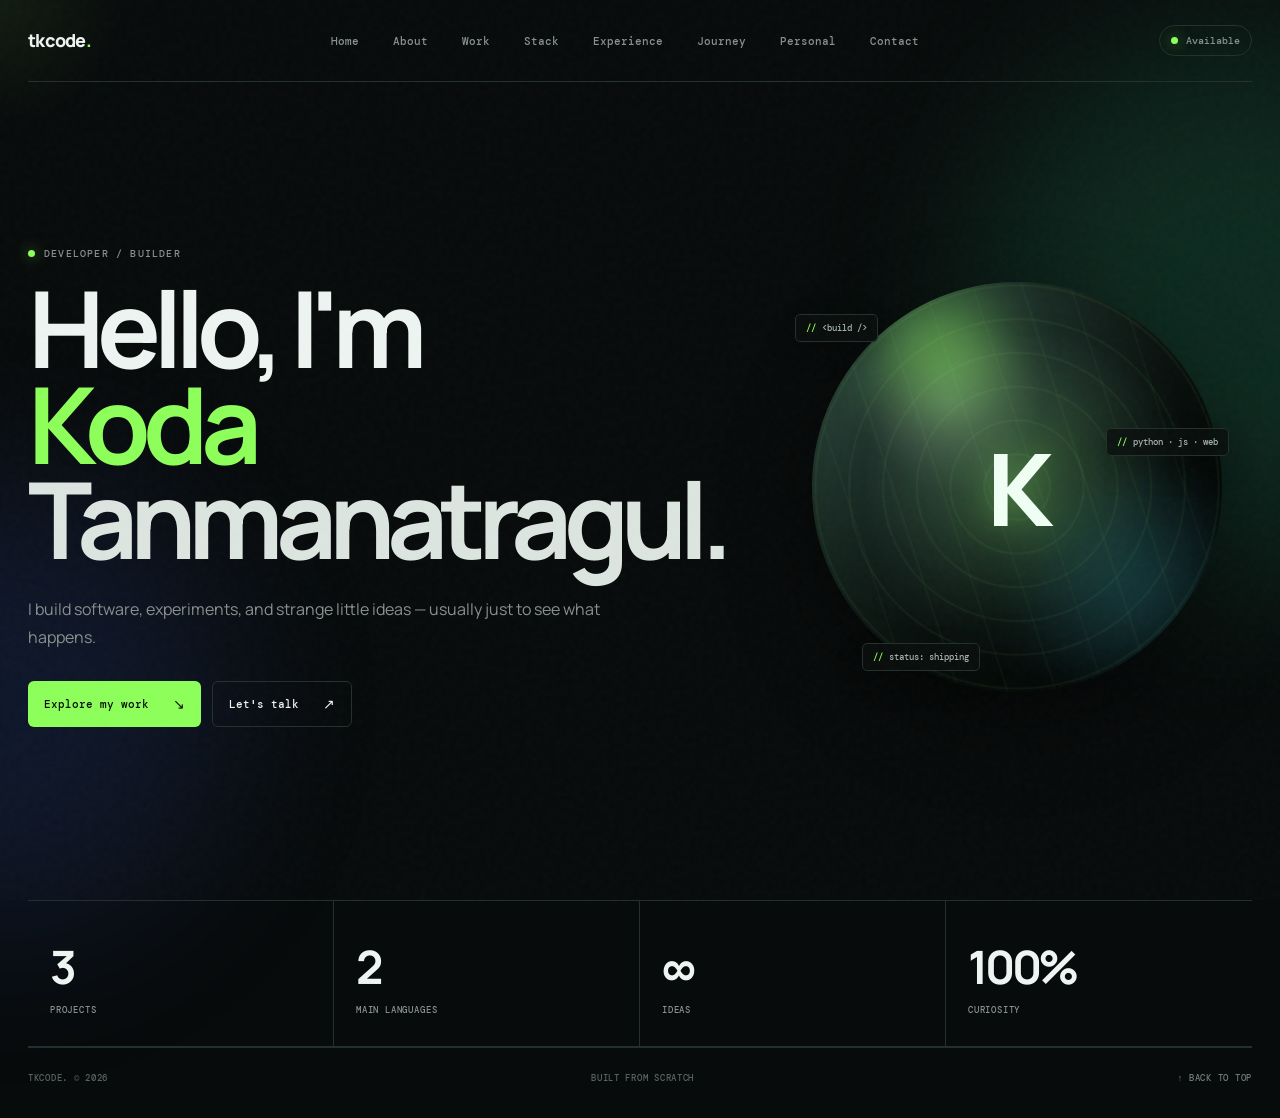
==== commit 4cbbb4d2: "unplaceholder" ====
--- a/index.html
+++ b/index.html
@@ -85,12 +85,12 @@
 
     <section class="stats section-pad compact-pad reveal">
       <div class="stat">
-        <strong data-count="4">0</strong>
+        <strong data-count="3">0</strong>
         <span>projects</span>
       </div>
 
       <div class="stat">
-        <strong data-count="3">0</strong>
+        <strong data-count="2">0</strong>
         <span>main languages</span>
       </div>
 
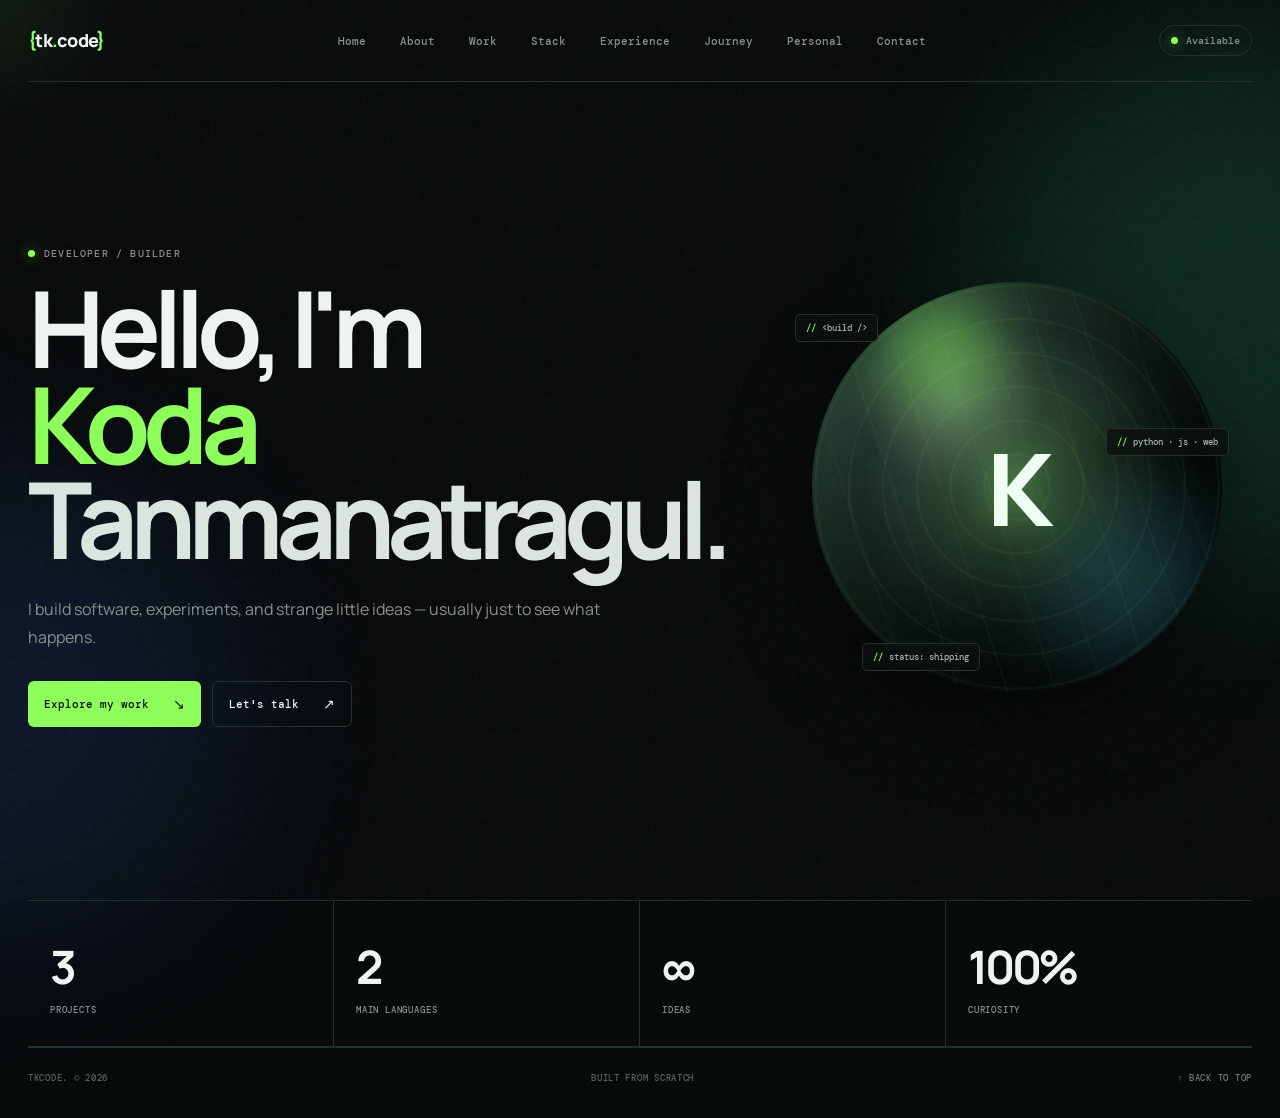
==== commit c1cb7e72: "tkcode logo change" ====
--- a/index.html
+++ b/index.html
@@ -19,7 +19,7 @@
 
   <header class="site-header">
     <a class="brand" href="index.html">
-      tkcode<span>.</span>
+      <span>{</span>tk<span>.</span>code<span>}</span>
     </a>
 
     <nav class="nav">
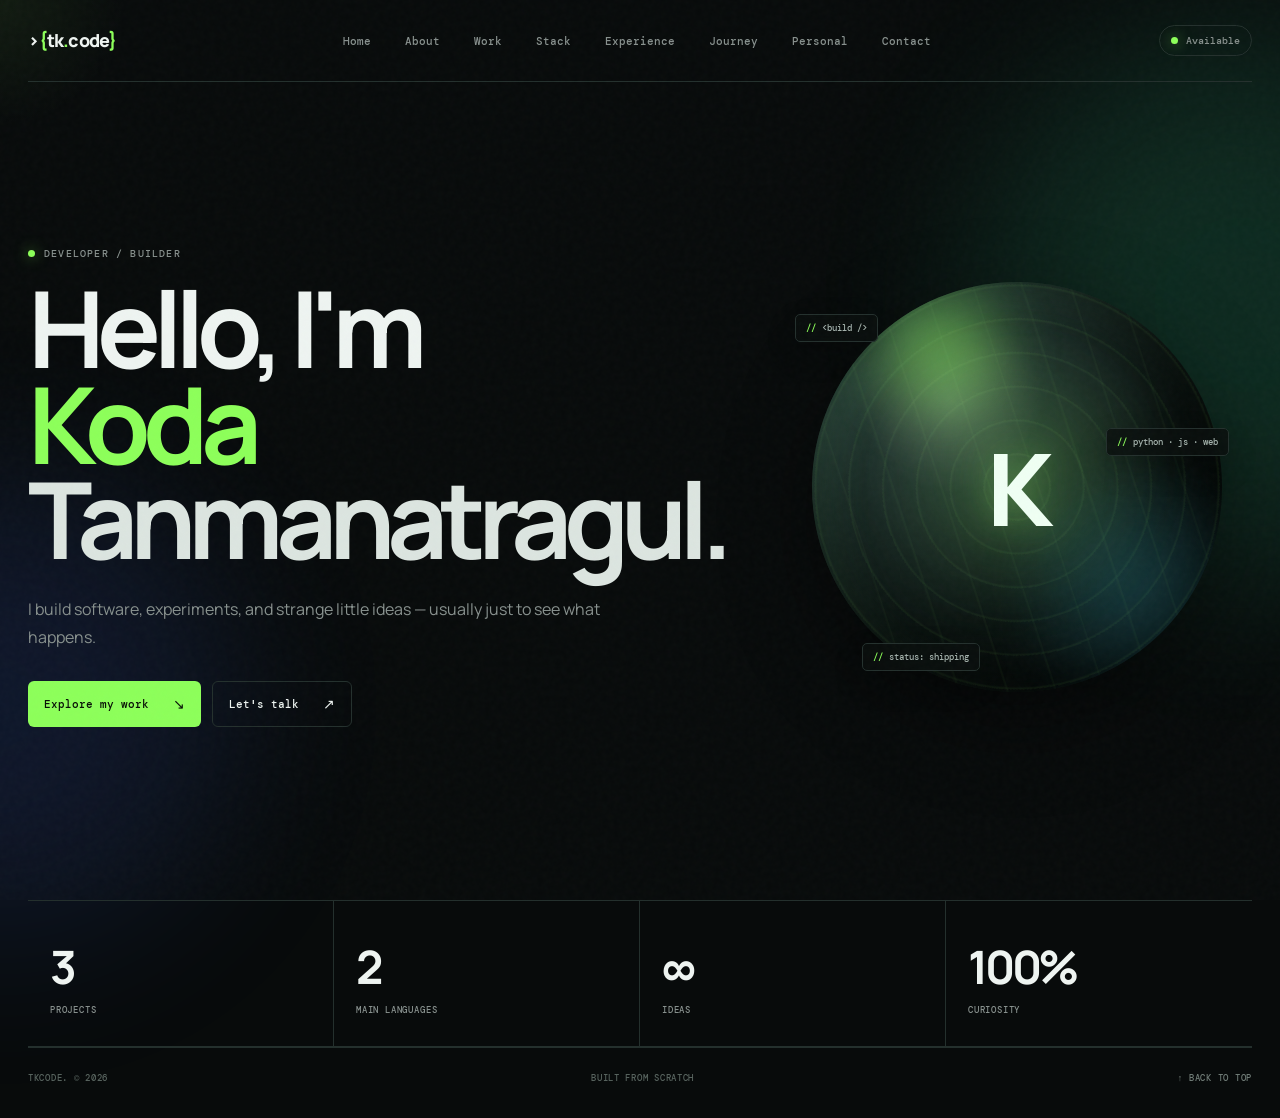
==== commit 549c03ca: "final logo" ====
--- a/index.html
+++ b/index.html
@@ -19,7 +19,7 @@
 
   <header class="site-header">
     <a class="brand" href="index.html">
-      <span>{</span>tk<span>.</span>code<span>}</span>
+      ><span>{</span>tk<span>.</span>code<span>}</span>
     </a>
 
     <nav class="nav">
